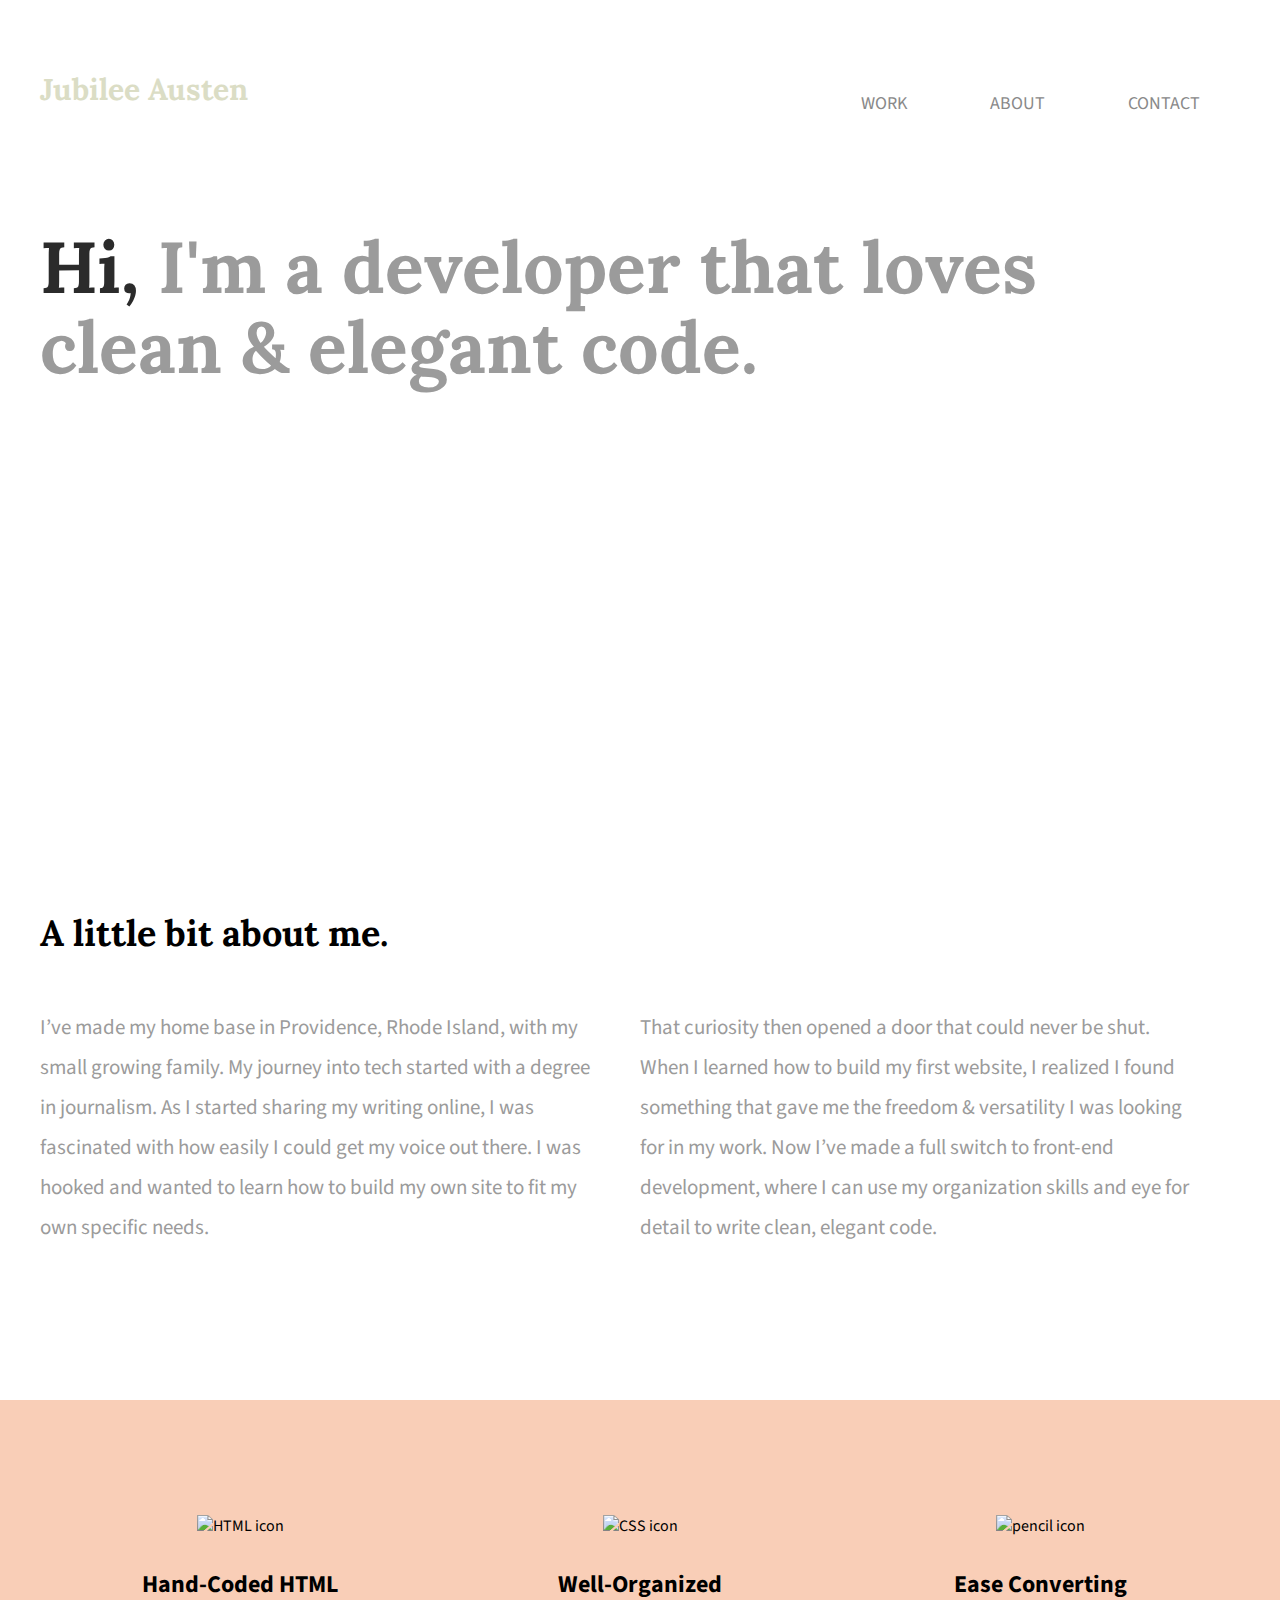
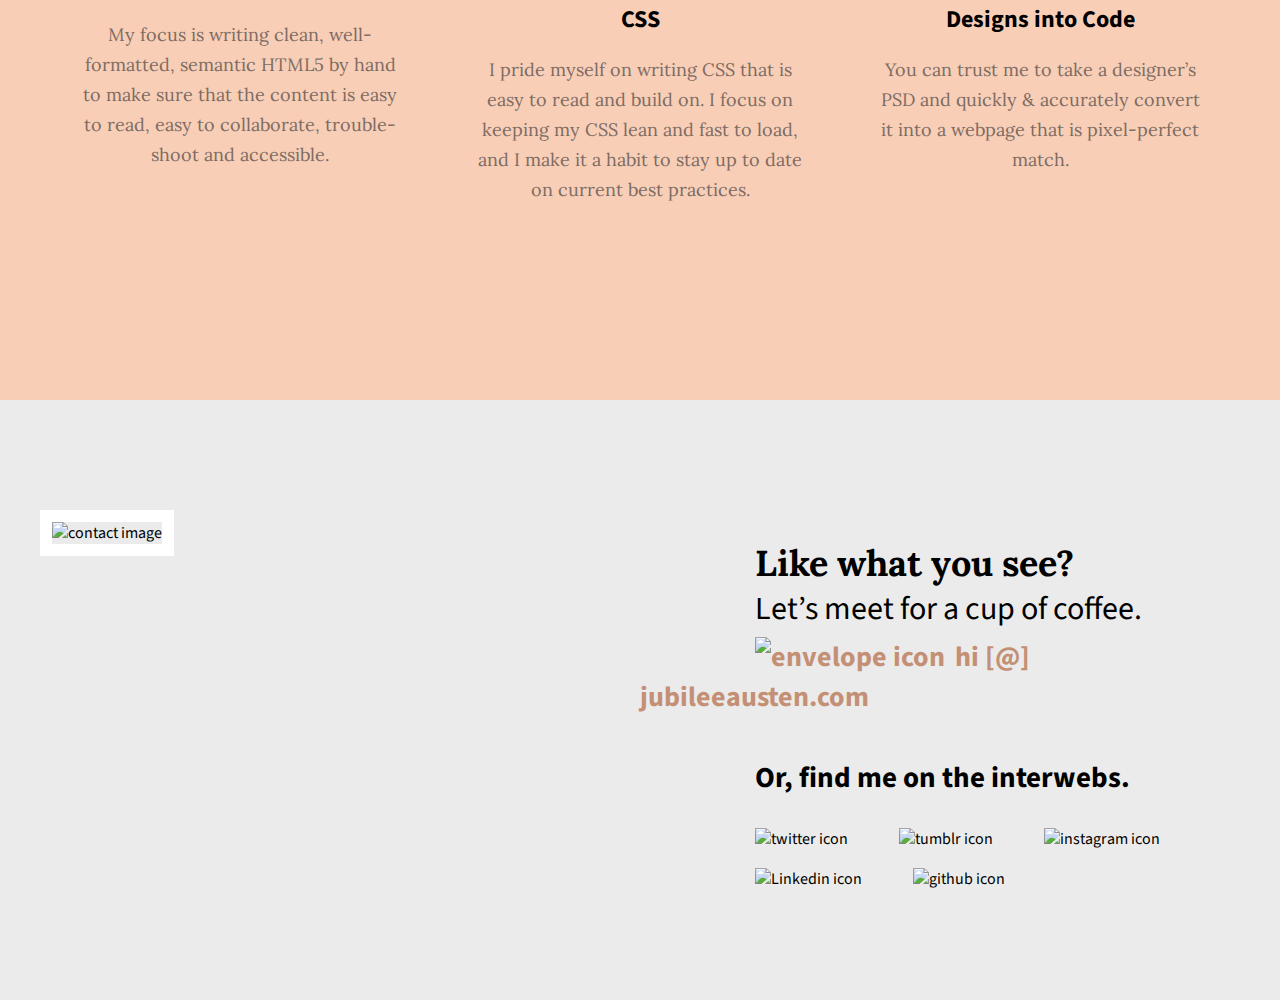
==== index.html @ 7dfaa4b6 "my first commit" ====
<!doctype html>
<html>
    <head>
        <title>Jubilee Austen | Developer</title>
        <link rel="stylesheet" href="css/normalize.css">
        <link rel="stylesheet" href="css/main.css">
        <link href='https://fonts.googleapis.com/css?family=Source+Sans+Pro:400,700' rel='stylesheet' type='text/css'>
        <link href="https://fonts.googleapis.com/css?family=Lora:400,700" rel="stylesheet" type="text/css">
        

    </head>
    <body>
        <header>
            <div class="full-width">
                <div class="half-width">
                    <h1>Jubilee Austen</h1>
                </div>
                <div class="half-width">
                    <nav>
                        <ul>
                            <li><a href="work/index.html">Work</a></li>
                            <li><a href="about/index.html">About</a></li>
                            <li><a href="contact/index.html">Contact</a></li>
                        </ul>
                    </nav>
                </div>
                <h2><span>Hi,</span> I'm a developer that loves clean &amp; elegant code.</h2>
            </div>
        </header>
        
        <main>
            <section id="about">
                <div class="full-width">
                    <h2>A little bit about me.</h2>
                    <div class="half-width">
                        <p>I’ve made my home base in Providence, Rhode Island, with my small growing family. My journey into tech started with a degree in journalism. As I started sharing my writing online, I was fascinated with how easily I could get my voice out there. I was hooked and wanted to learn how to build my own site to fit my own specific needs.
                        </p>
                    </div>
                    <div class="half-width">
                        <p>That curiosity then opened a door that could never be shut. When I learned how to build my first website, I realized I found something that gave me the freedom &amp; versatility I was looking for in my work. Now I’ve made a full switch to front-end development, where I can use my organization skills and eye for detail to write clean, elegant code.
                        </p>
                    </div>
                </div>

            </section>
            
            <section id="work">
                <div class="full-width">
                    <div class="third-width">
                        <img src="img/icon-html.png" alt="HTML icon"/>
                        <h3>Hand-Coded HTML</h3>
                        <p>My focus is writing clean, well-formatted, semantic HTML5 by hand to make sure that the content is easy to read, easy to collaborate, trouble-shoot and accessible.</p>
                    </div>
                    <div class="third-width">
                        <img src="img/icon-css.png" alt="CSS icon" />
                        <h3>Well-Organized CSS</h3>
                        <p>I pride myself on writing CSS that is easy to read and build on. I focus on keeping my CSS lean and fast to load, and I make it a habit to stay up to date on current best practices.</p>
                    </div>
                    <div class="third-width">
                        <img src="img/icon-pencil.png" alt="pencil icon" />
                        <h3>Ease Converting Designs into Code</h3>
                        <p>You can trust me to take a designer’s PSD and quickly & accurately convert it into a webpage that is pixel-perfect match.</p>
                        
                    </div>
                </div>
            </section>
            
        <footer id="contact">
            <div class="full-width">
                <div class="half-width">
                    <img src="img/contact-image.png" alt="contact image" id="contact-img"/>
                </div>
                <div class="half-width">
                    <h2>Like what you see?</h2>
                    <h3 id="email-header">Let’s meet for a cup of coffee.</h3>
                    <a href="mailto:hi@jubileeausten.com"><img src="img/icon-envelope.png" alt="envelope icon" id="envelope"/>hi [@] jubileeausten.com</a>
                    <h3 id="socialmedia-header">Or, find me on the interwebs.</h3>
                    <ul>
                            <li><img src="img/icon-twitter.png" alt="twitter icon"></li>
                            <li><img src="img/icon-tumblr.png" alt="tumblr icon"></li>
                            <li><a href="http://www.instagram.com/wherethewildcakegrows"></a><img src="img/icon-instagram.png" alt="instagram icon"></li>
                            <li><a href="http://www.linkedin.com/karie-kirkpatrick"></a><img src="img/icon-linkedin.png" alt="Linkedin icon"></li>
                            <li><img src="img/github.png" alt="github icon"></li>
                        </ul>
                    <div id="contact-info">
                    </div>
                </div>
            </div>
        </footer>
            
        </main>
    
    </body>
</html>
---- css/main.css ----
/***** BASE STYLES *****/

body {
    font-family: 'Source Sans Pro', sans-serif;
    
}

#about, #work, #contact {
    height: 600px;
}

/***** GRID *****/

.full-width {
    width: 1200px;
    margin: 0 auto;
}

.half-width {
    width: 600px;
    float: left;
}

.third-width {
    width: 400px;
    float: left;
}

/***** HEADER *****/

header {
    height: 800px;
    background: url('../img/hero.png');
    background-size: cover;
}

header h1 { 
    color: #dbddc5;
    font-family: 'Lora', serif;
    font-size: 30px;
    padding: 50px 0;
}

nav {
    float: right; 
    padding: 75px 40px;
}

nav ul li{
    display: inline-block;
}

nav ul li a {
    text-transform: uppercase;
    text-decoration: none;
    font-size: 18px;
    color: #898989;
    padding-left: 80px; 
}

header h2 {
    width: 1000px;
    clear: both;
    font-family: 'Lora', serif;
    font-size: 72px;
    line-height: 80px;  
    color: #9b9b9b; 
    padding: 20px 0;
}

header h2 span {
    color: #2b2b2b;
}

/***** ABOUT *****/

#about .full-width {
    padding: 80px 0;
}

#about h2 {
    font-family: 'Lora', serif;
    font-size: 36px;
}
 
#about p {
    font-size: 21px;
    color: #9b9b9b;
    line-height: 40px;
    padding-right: 50px;
}

/***** WORK *****/

#work {
    background-color: #f9ceb7;
    text-align: center;
}

#work .full-width {
    padding: 115px 0;
}
 
#work img {
    padding-bottom: 30px;
}

#work h3 {
    font-size: 24px;
    width: 200px; 
    margin: 0 auto;
}
 
#work p {
    font-family: 'Lora', serif;
    font-size: 18px;
    line-height: 30px;
    color: #7d6c63;
    padding: 0 35px;
}

/***** CONTACT *****/

#contact {
    background-color: #ebebeb;
}

#contact .full-width {
    padding: 110px 0;
}

#contact-img {
    border: 12px solid #ffffff;
}

#contact h2, #email-header, #socialmedia-header, #contact ul {
    padding-left: 115px;
}

#envelope {
    padding: 0 10px 0 115px;
}

#contact h2 {
    font-family: 'Lora', serif;
    font-size: 36px;
}

#email-header{
    font-size: 32px;
    font-weight: 400;
    margin: -30px 0 5px 0;
}

#socialmedia-header {
    font-weight: bold;
    font-size: 29px;
    margin: 40px 0 0 0;
}
#contact a {
    text-decoration: none;
    color: #c49075;
    font-weight: bold;
    font-size: 28px;
}

#contact ul {
    list-style: none;
}

#contact ul li {
     display: inline-block;
}

#contact ul img {
    padding-right: 48px;
}


/***** WORK PAGE *****/

#work-title {
    color: #000;
    font-family: 'Lora', serif;
    padding-top: 80px;
    padding-left: 30px;
}

/***** CONTACT PAGE *****/


#contact-title {
    color: #000;
    font-family: 'Lora', serif;
    font-size: 36px;
    padding-left: 30px;
    padding-top: 80px;
}

#contact-info p {
    color: #9b9b9b;
    font-size: 18px;
    padding-left: 30px;
}

#contact-info a {
    color: #000;
}
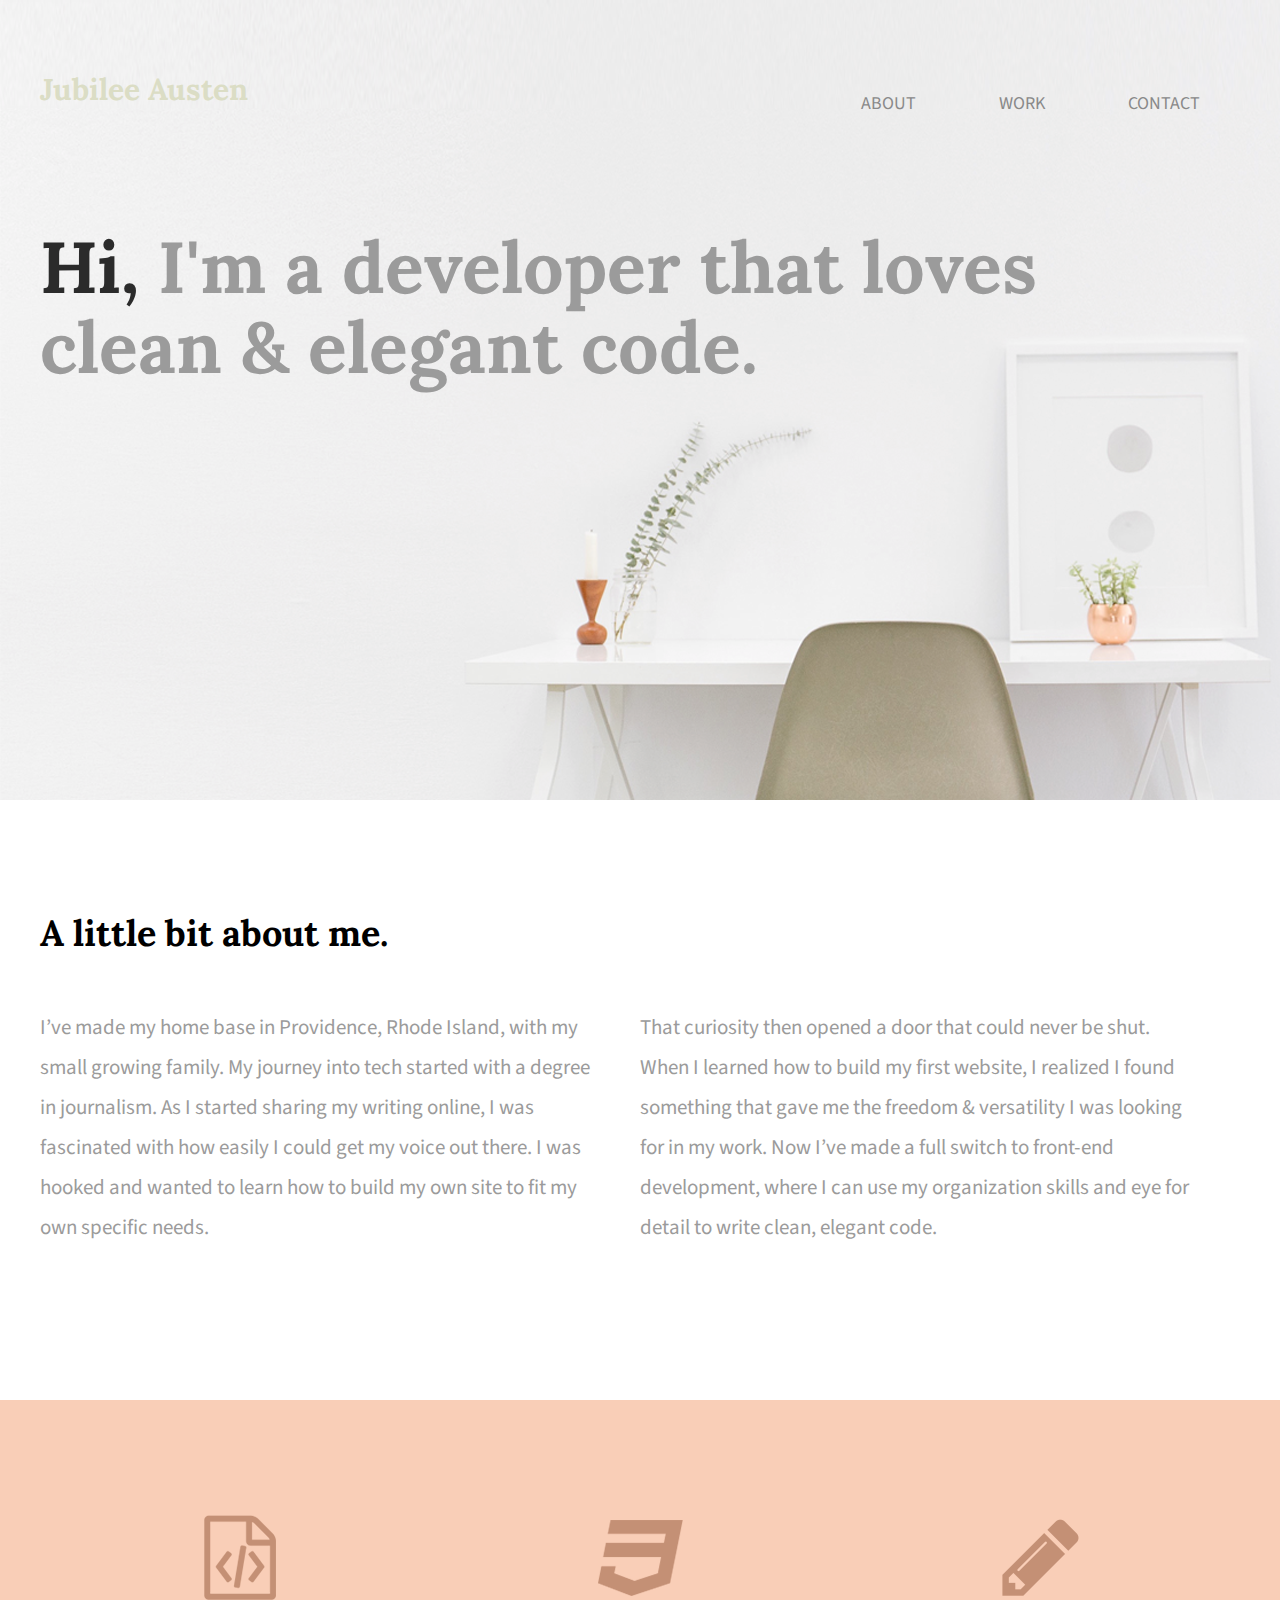
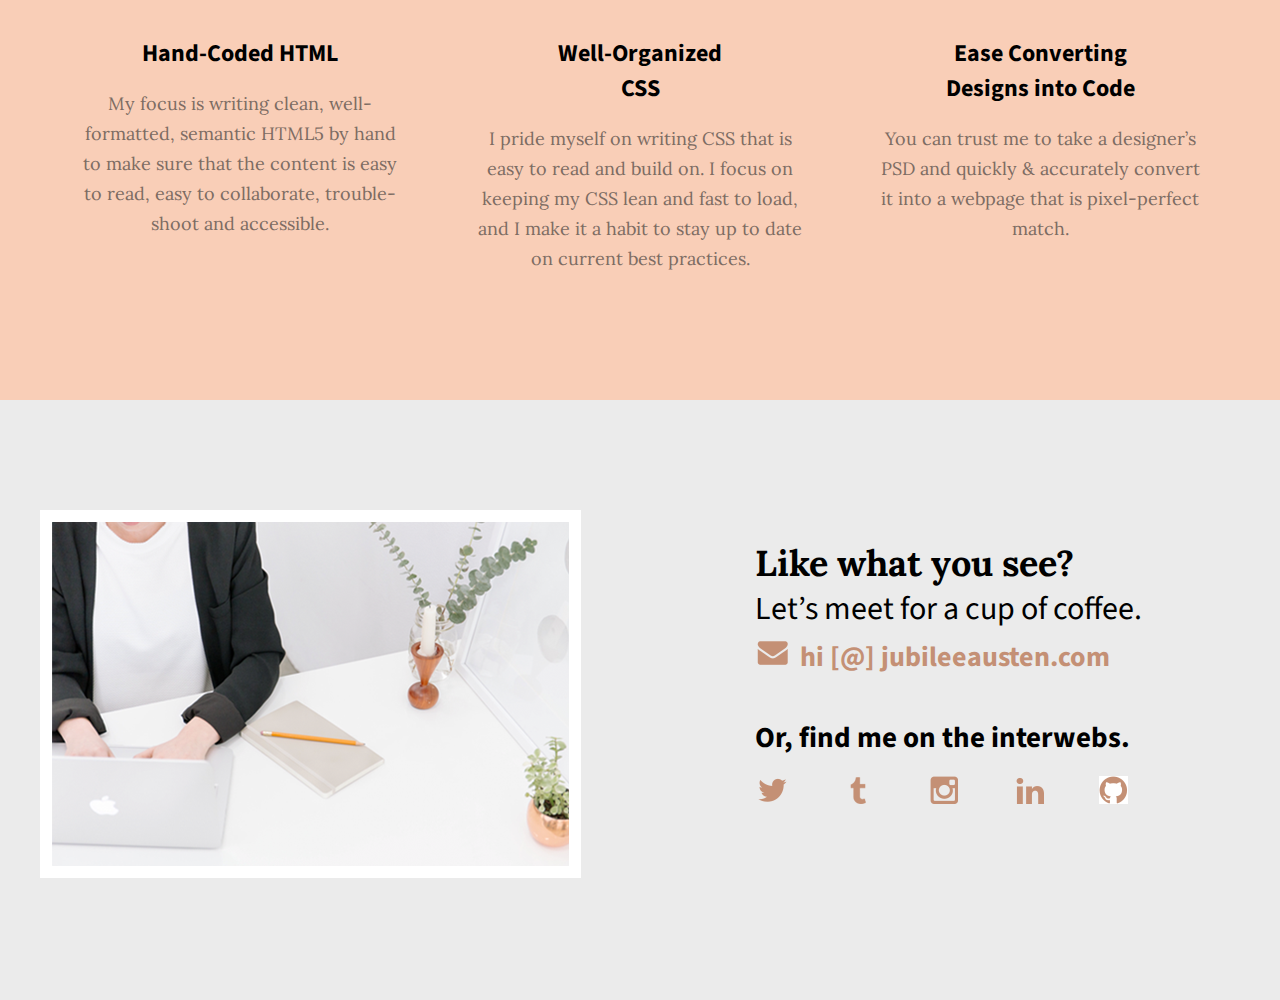
==== commit d64bf488: "added additional pages for work about & contact" ====
--- a/index.html
+++ b/index.html
@@ -6,7 +6,6 @@
         <link rel="stylesheet" href="css/main.css">
         <link href='https://fonts.googleapis.com/css?family=Source+Sans+Pro:400,700' rel='stylesheet' type='text/css'>
         <link href="https://fonts.googleapis.com/css?family=Lora:400,700" rel="stylesheet" type="text/css">
-        
 
     </head>
     <body>
@@ -18,8 +17,8 @@
                 <div class="half-width">
                     <nav>
                         <ul>
+                            <li><a href="about/index.html">About</a></li>
                             <li><a href="work/index.html">Work</a></li>
-                            <li><a href="about/index.html">About</a></li>
                             <li><a href="contact/index.html">Contact</a></li>
                         </ul>
                     </nav>
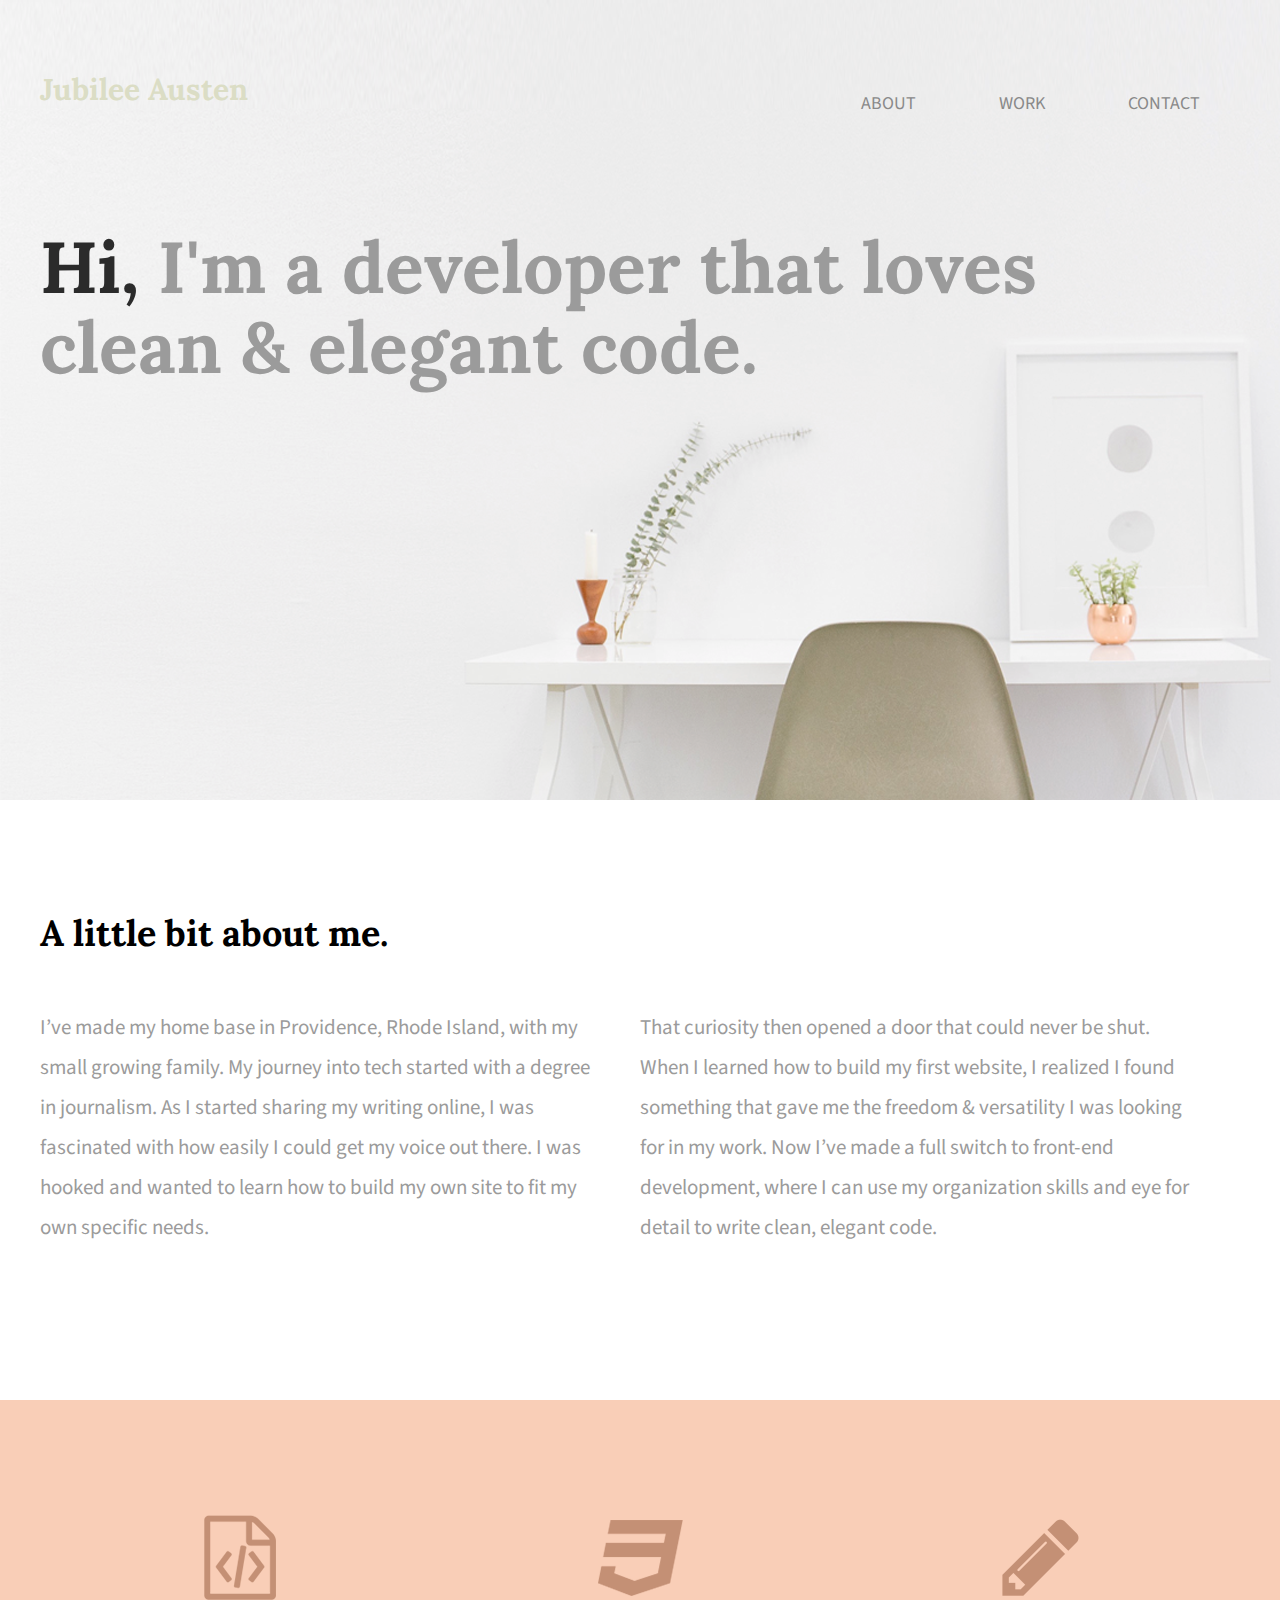
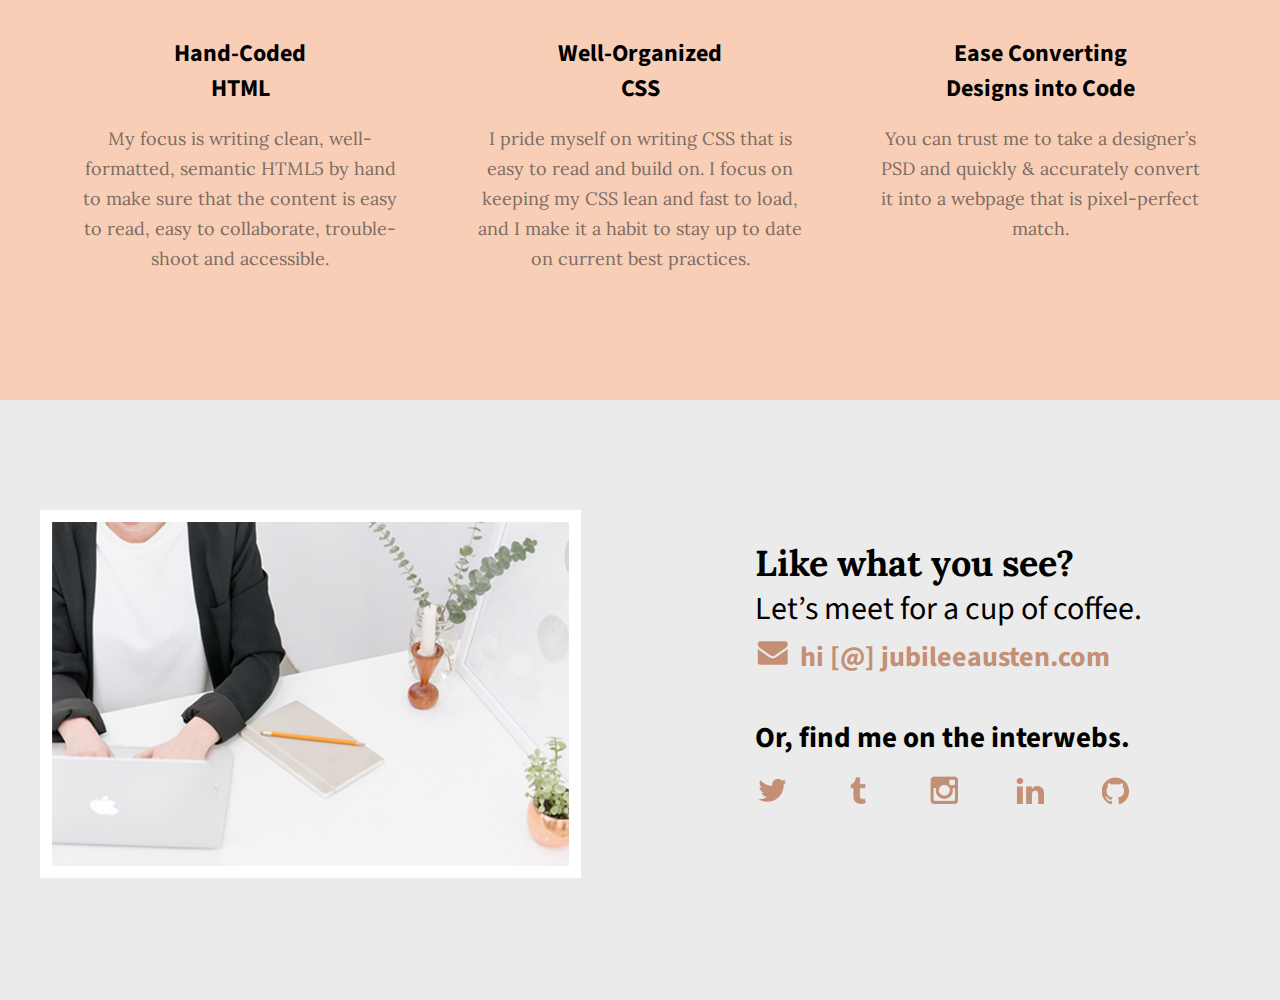
==== commit 6a0521f2: "deleted additional pages" ====
--- a/index.html
+++ b/index.html
@@ -17,9 +17,9 @@
                 <div class="half-width">
                     <nav>
                         <ul>
-                            <li><a href="about/index.html">About</a></li>
-                            <li><a href="work/index.html">Work</a></li>
-                            <li><a href="contact/index.html">Contact</a></li>
+                            <li><a href="#about">About</a></li>
+                            <li><a href="#work">Work</a></li>
+                            <li><a href="#contact">Contact</a></li>
                         </ul>
                     </nav>
                 </div>
@@ -47,7 +47,7 @@
                 <div class="full-width">
                     <div class="third-width">
                         <img src="img/icon-html.png" alt="HTML icon"/>
-                        <h3>Hand-Coded HTML</h3>
+                        <h3>Hand-Coded <br> HTML</h3>
                         <p>My focus is writing clean, well-formatted, semantic HTML5 by hand to make sure that the content is easy to read, easy to collaborate, trouble-shoot and accessible.</p>
                     </div>
                     <div class="third-width">
@@ -79,7 +79,7 @@
                             <li><img src="img/icon-tumblr.png" alt="tumblr icon"></li>
                             <li><a href="http://www.instagram.com/wherethewildcakegrows"></a><img src="img/icon-instagram.png" alt="instagram icon"></li>
                             <li><a href="http://www.linkedin.com/karie-kirkpatrick"></a><img src="img/icon-linkedin.png" alt="Linkedin icon"></li>
-                            <li><img src="img/github.png" alt="github icon"></li>
+                            <li><img src="img/icon-github.png" alt="github icon"></li>
                         </ul>
                     <div id="contact-info">
                     </div>
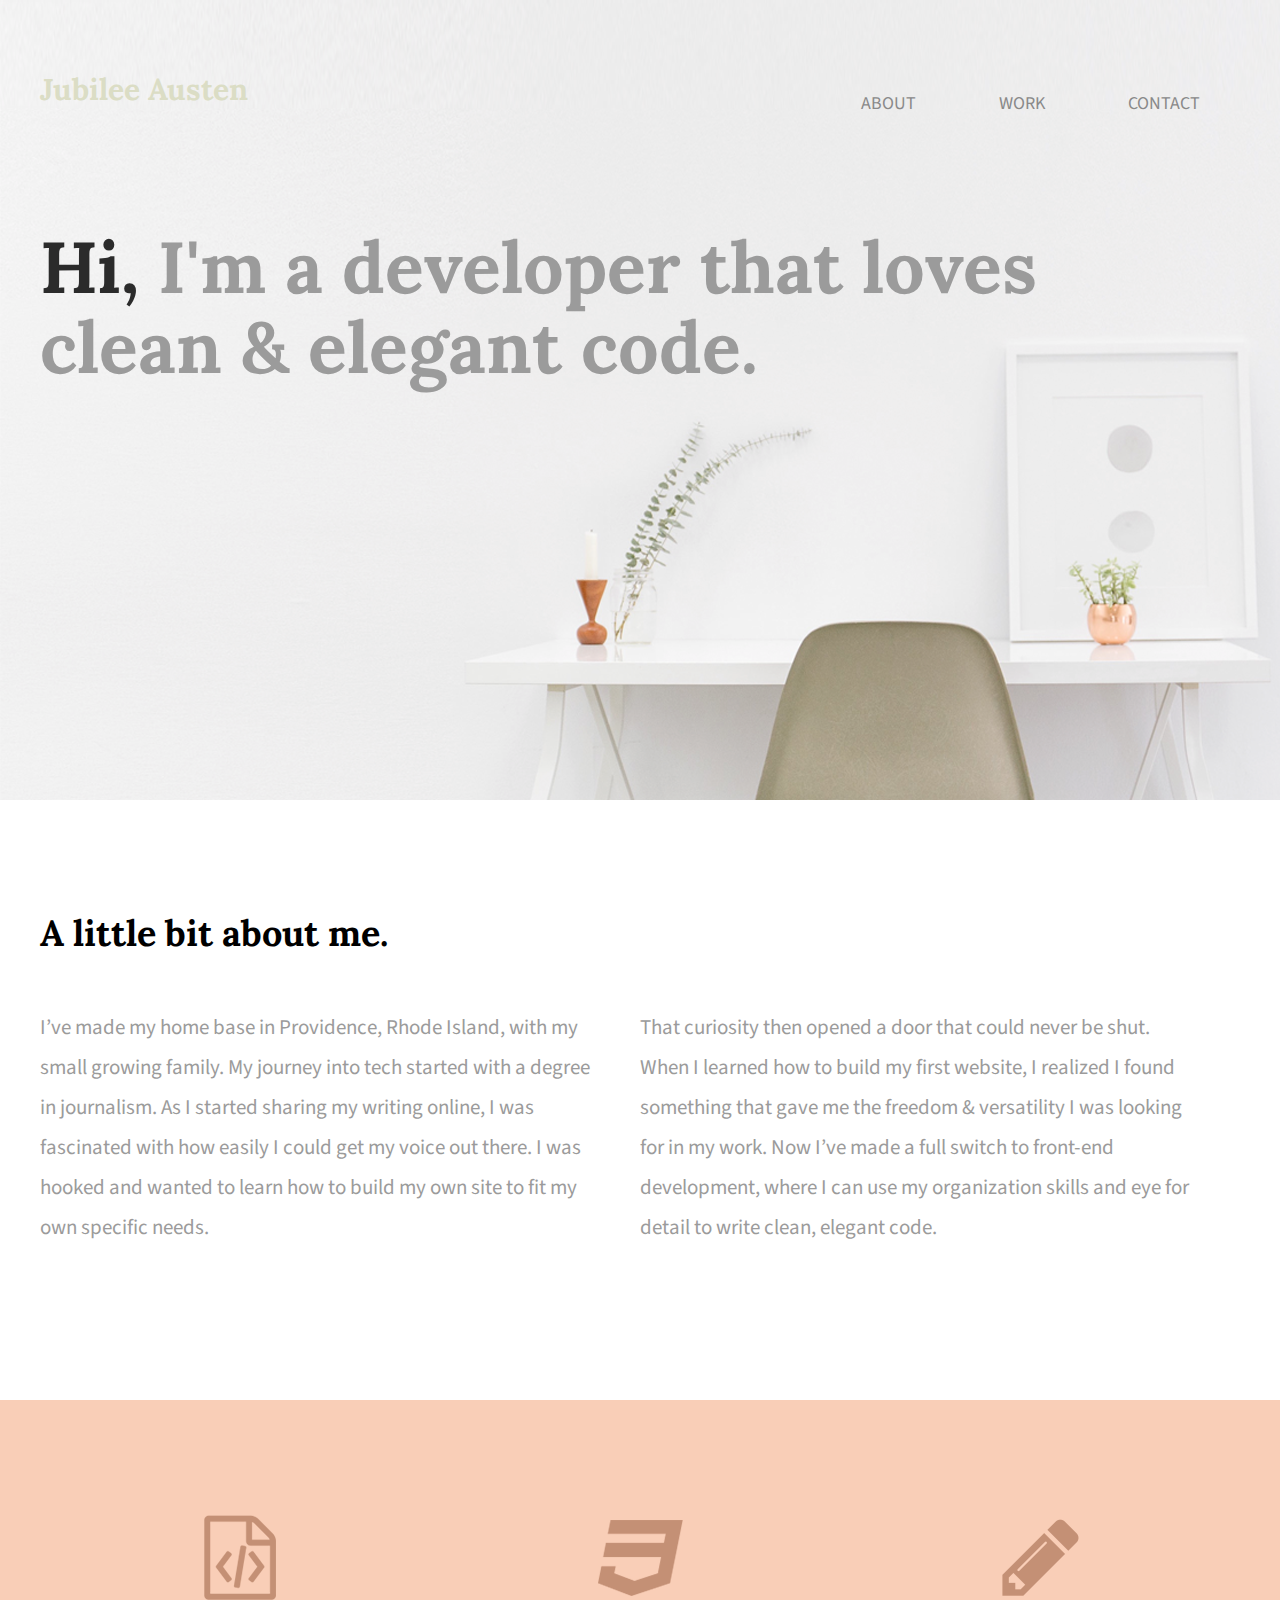
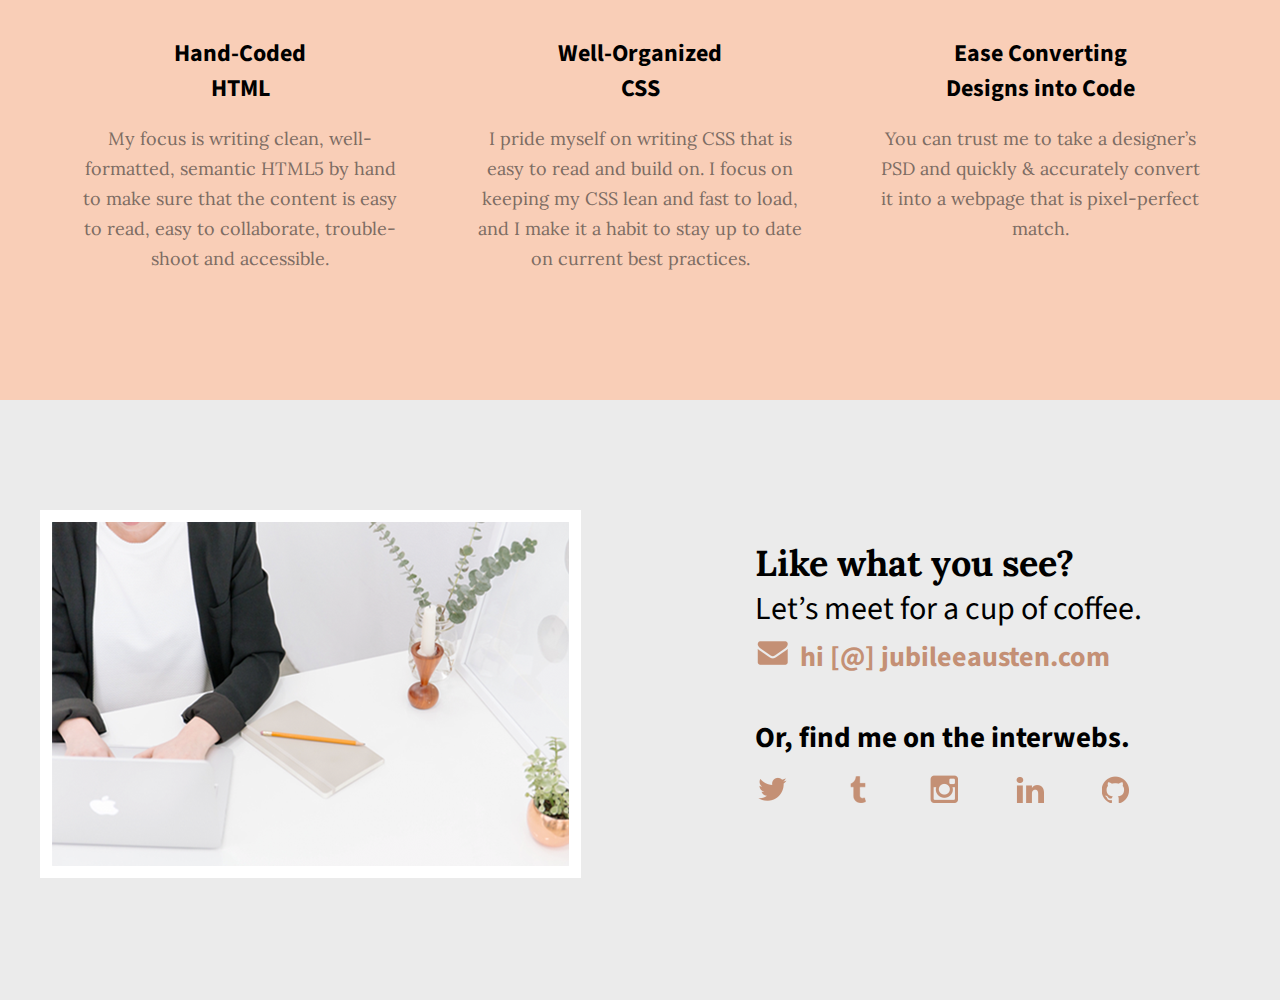
==== commit 0f9011c4: "re-deleted additional pages and changed nav to reflect one-page website" ====
--- a/index.html
+++ b/index.html
@@ -58,7 +58,7 @@
                     <div class="third-width">
                         <img src="img/icon-pencil.png" alt="pencil icon" />
                         <h3>Ease Converting Designs into Code</h3>
-                        <p>You can trust me to take a designer’s PSD and quickly & accurately convert it into a webpage that is pixel-perfect match.</p>
+                        <p>You can trust me to take a designer’s PSD and quickly &amp; accurately convert it into a webpage that is pixel-perfect match.</p>
                         
                     </div>
                 </div>
@@ -77,8 +77,8 @@
                     <ul>
                             <li><img src="img/icon-twitter.png" alt="twitter icon"></li>
                             <li><img src="img/icon-tumblr.png" alt="tumblr icon"></li>
-                            <li><a href="http://www.instagram.com/wherethewildcakegrows"></a><img src="img/icon-instagram.png" alt="instagram icon"></li>
-                            <li><a href="http://www.linkedin.com/karie-kirkpatrick"></a><img src="img/icon-linkedin.png" alt="Linkedin icon"></li>
+                            <li><img src="img/icon-instagram.png" alt="instagram icon"></li>
+                            <li><img src="img/icon-linkedin.png" alt="Linkedin icon"></li>
                             <li><img src="img/icon-github.png" alt="github icon"></li>
                         </ul>
                     <div id="contact-info">
